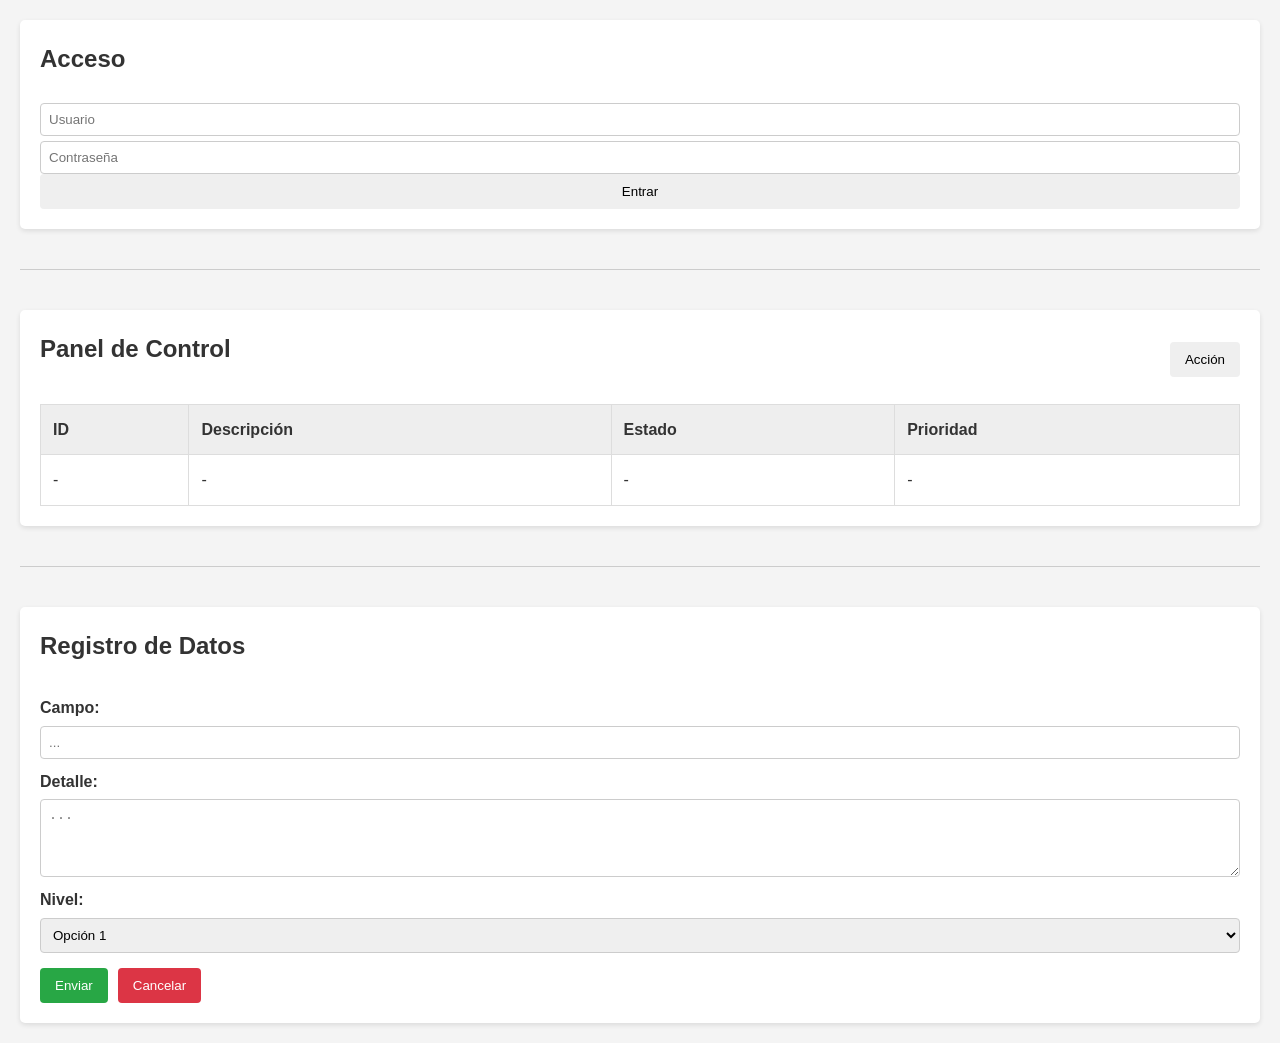
==== Frontend/index.html @ aadbfe4a "estructura de repo" ====
<!DOCTYPE html>
<html lang="es">

<head>
    <meta charset="UTF-8">
    <meta name="viewport" content="width=device-width, initial-scale=1.0">
    <link rel="stylesheet" type="text/css" href="css/estilos.css" />
    <title>Gestión de Incidencias</title>
</head>

<body>

    <section id="login-section">
        <div class="container">
            <h1>Acceso</h1>
            <form id="login-form">
                <input type="text" placeholder="Usuario" required>
                <input type="password" placeholder="Contraseña" required>
                <button type="submit">Entrar</button>
            </form>
        </div>
    </section>

    <hr>

    <section id="dashboard-section">
        <div class="container">
            <header>
                <h2>Panel de Control</h2>
                <button id="btn-nueva-incidencia">Acción</button>
            </header>

            <table border="1">
                <thead>
                    <tr>
                        <th>ID</th>
                        <th>Descripción</th>
                        <th>Estado</th>
                        <th>Prioridad</th>
                    </tr>
                </thead>
                <tbody id="tabla-incidencias">
                    <tr>
                        <td>-</td>
                        <td>-</td>
                        <td>-</td>
                        <td>-</td>
                    </tr>
                </tbody>
            </table>
        </div>
    </section>

    <hr>

    <section id="form-section">
        <div class="container">
            <h2>Registro de Datos</h2>
            <form id="incidencia-form">
                <label>Campo:</label>
                <input type="text" placeholder="..." required>

                <label>Detalle:</label>
                <textarea rows="4" placeholder="..."></textarea>

                <label>Nivel:</label>
                <select>
                    <option value="1">Opción 1</option>
                    <option value="2">Opción 2</option>
                    <option value="3">Opción 3</option>
                </select>

                <div class="botones">
                    <button type="submit" class="btn-guardar">Enviar</button>
                    <button type="button" class="btn-cancelar">Cancelar</button>
                </div>
            </form>
        </div>
    </section>

</body>

</html>
---- Frontend/css/estilos.css ----
body {
    font-family: Arial, sans-serif;
    line-height: 1.6;
    color: #333;
    margin: 20px;
    background-color: #f4f4f4;
}

.container {
    background: #fff;
    padding: 20px;
    margin-bottom: 20px;
    border-radius: 5px;
    box-shadow: 0 2px 5px rgba(0, 0, 0, 0.1);
}

h1,
h2 {
    margin-top: 0;
}

header {
    display: flex;
    justify-content: space-between;
    align-items: center;
    margin-bottom: 15px;
}

/* Tablas */
table {
    width: 100%;
    border-collapse: collapse;
}

table,
th,
td {
    border: 1px solid #ddd;
}

th,
td {
    padding: 12px;
    text-align: left;
}

th {
    background-color: #eee;
}

/* Formularios */
form {
    display: flex;
    flex-direction: column;
}

label {
    margin-top: 10px;
    font-weight: bold;
}

input,
textarea,
select {
    padding: 8px;
    margin-top: 5px;
    border: 1px solid #ccc;
    border-radius: 4px;
}

/* Botones */
.botones {
    margin-top: 15px;
    display: flex;
    gap: 10px;
}

button {
    padding: 10px 15px;
    cursor: pointer;
    border: none;
    border-radius: 4px;
}

.btn-guardar {
    background-color: #28a745;
    color: white;
}

.btn-cancelar {
    background-color: #dc3545;
    color: white;
}

hr {
    border: 0;
    height: 1px;
    background: #ccc;
    margin: 40px 0;
}
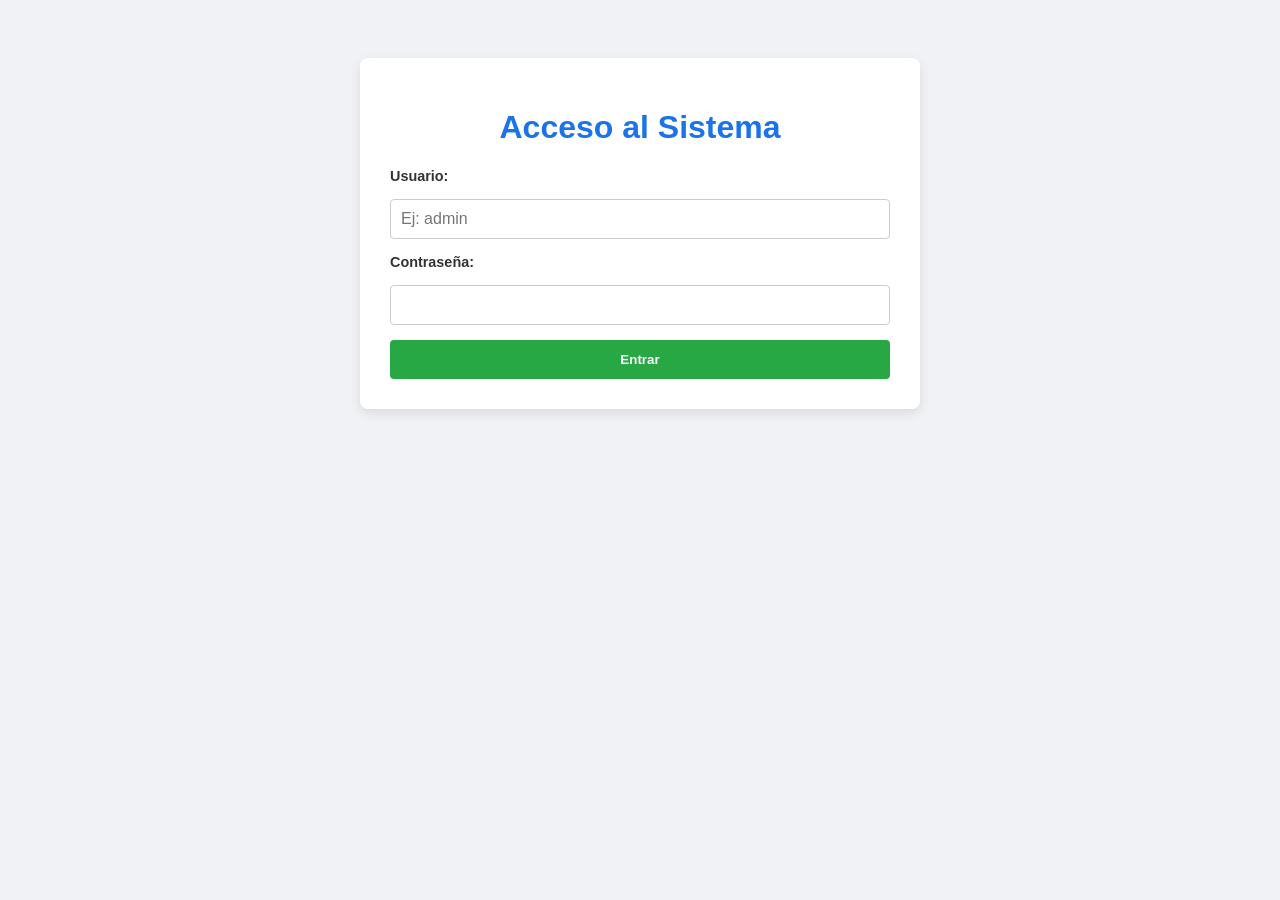
==== commit 306a1a87: "Limpieza de estructura: reset de index y estilos base" ====
--- a/Frontend/index.html
+++ b/Frontend/index.html
@@ -4,80 +4,23 @@
 <head>
     <meta charset="UTF-8">
     <meta name="viewport" content="width=device-width, initial-scale=1.0">
-    <link rel="stylesheet" type="text/css" href="css/estilos.css" />
-    <title>Gestión de Incidencias</title>
+    <title>Soporte Técnico - Login</title>
+    <link rel="stylesheet" href="css/estilos.css">
 </head>
 
 <body>
+    <div class="container">
+        <h1>Acceso al Sistema</h1>
+        <form id="login-form" action="dashboard.html">
+            <label for="usuario">Usuario:</label>
+            <input type="text" id="usuario" name="usuario" required placeholder="Ej: admin">
 
-    <section id="login-section">
-        <div class="container">
-            <h1>Acceso</h1>
-            <form id="login-form">
-                <input type="text" placeholder="Usuario" required>
-                <input type="password" placeholder="Contraseña" required>
-                <button type="submit">Entrar</button>
-            </form>
-        </div>
-    </section>
+            <label for="password">Contraseña:</label>
+            <input type="password" id="password" name="password" required>
 
-    <hr>
-
-    <section id="dashboard-section">
-        <div class="container">
-            <header>
-                <h2>Panel de Control</h2>
-                <button id="btn-nueva-incidencia">Acción</button>
-            </header>
-
-            <table border="1">
-                <thead>
-                    <tr>
-                        <th>ID</th>
-                        <th>Descripción</th>
-                        <th>Estado</th>
-                        <th>Prioridad</th>
-                    </tr>
-                </thead>
-                <tbody id="tabla-incidencias">
-                    <tr>
-                        <td>-</td>
-                        <td>-</td>
-                        <td>-</td>
-                        <td>-</td>
-                    </tr>
-                </tbody>
-            </table>
-        </div>
-    </section>
-
-    <hr>
-
-    <section id="form-section">
-        <div class="container">
-            <h2>Registro de Datos</h2>
-            <form id="incidencia-form">
-                <label>Campo:</label>
-                <input type="text" placeholder="..." required>
-
-                <label>Detalle:</label>
-                <textarea rows="4" placeholder="..."></textarea>
-
-                <label>Nivel:</label>
-                <select>
-                    <option value="1">Opción 1</option>
-                    <option value="2">Opción 2</option>
-                    <option value="3">Opción 3</option>
-                </select>
-
-                <div class="botones">
-                    <button type="submit" class="btn-guardar">Enviar</button>
-                    <button type="button" class="btn-cancelar">Cancelar</button>
-                </div>
-            </form>
-        </div>
-    </section>
-
+            <button type="submit" class="btn-guardar">Entrar</button>
+        </form>
+    </div>
 </body>
 
 </html>
--- a/Frontend/css/estilos.css
+++ b/Frontend/css/estilos.css
@@ -1,85 +1,54 @@
+/* Estilos Base */
 body {
-    font-family: Arial, sans-serif;
-    line-height: 1.6;
+    font-family: 'Segoe UI', Tahoma, Geneva, Verdana, sans-serif;
+    background-color: #f0f2f5;
     color: #333;
-    margin: 20px;
-    background-color: #f4f4f4;
+    display: flex;
+    justify-content: center;
+    padding-top: 50px;
 }
 
 .container {
-    background: #fff;
-    padding: 20px;
-    margin-bottom: 20px;
-    border-radius: 5px;
-    box-shadow: 0 2px 5px rgba(0, 0, 0, 0.1);
+    background-color: white;
+    padding: 30px;
+    border-radius: 8px;
+    box-shadow: 0 4px 12px rgba(0,0,0,0.1);
+    width: 100%;
+    max-width: 500px;
 }
 
-h1,
-h2 {
-    margin-top: 0;
-}
-
-header {
-    display: flex;
-    justify-content: space-between;
-    align-items: center;
-    margin-bottom: 15px;
-}
-
-/* Tablas */
-table {
-    width: 100%;
-    border-collapse: collapse;
-}
-
-table,
-th,
-td {
-    border: 1px solid #ddd;
-}
-
-th,
-td {
-    padding: 12px;
-    text-align: left;
-}
-
-th {
-    background-color: #eee;
+h1, h2 {
+    color: #1a73e8;
+    text-align: center;
 }
 
 /* Formularios */
 form {
     display: flex;
     flex-direction: column;
+    gap: 15px;
 }
 
 label {
-    margin-top: 10px;
     font-weight: bold;
+    font-size: 0.9em;
 }
 
-input,
-textarea,
-select {
-    padding: 8px;
-    margin-top: 5px;
+input, select, textarea {
+    padding: 10px;
     border: 1px solid #ccc;
     border-radius: 4px;
+    font-size: 1em;
 }
 
 /* Botones */
-.botones {
-    margin-top: 15px;
-    display: flex;
-    gap: 10px;
-}
-
 button {
-    padding: 10px 15px;
-    cursor: pointer;
+    padding: 12px;
     border: none;
     border-radius: 4px;
+    cursor: pointer;
+    font-weight: bold;
+    transition: background 0.3s;
 }
 
 .btn-guardar {
@@ -87,14 +56,28 @@
     color: white;
 }
 
+.btn-guardar:hover {
+    background-color: #218838;
+}
+
 .btn-cancelar {
     background-color: #dc3545;
     color: white;
 }
 
-hr {
-    border: 0;
-    height: 1px;
-    background: #ccc;
-    margin: 40px 0;
+/* Tablas (para el Dashboard) */
+table {
+    width: 100%;
+    border-collapse: collapse;
+    margin-top: 20px;
+}
+
+th, td {
+    padding: 12px;
+    border-bottom: 1px solid #ddd;
+    text-align: left;
+}
+
+th {
+    background-color: #f8f9fa;
 }
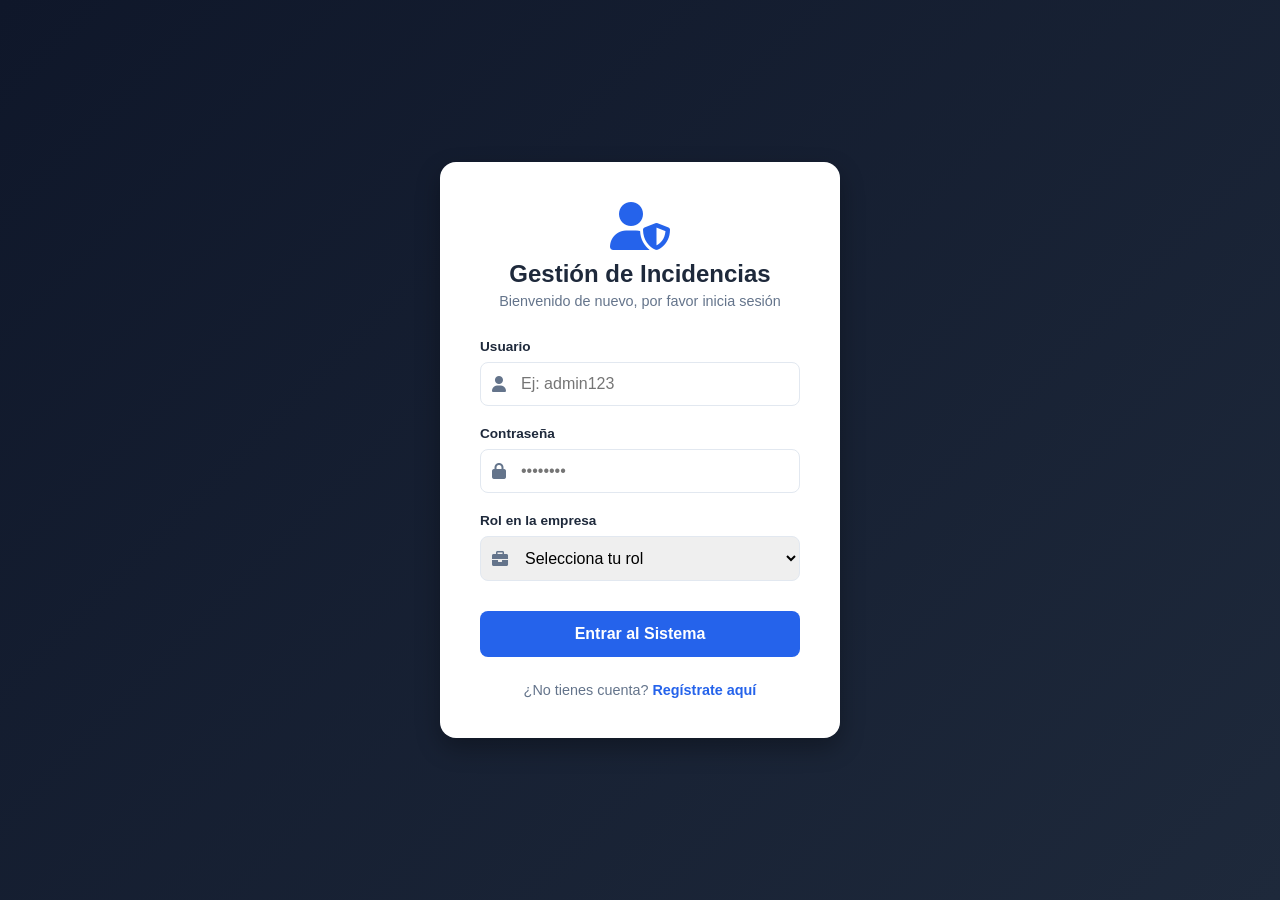
==== commit 1b3b5dd7: "Login y registro casi terminado" ====
--- a/Frontend/index.html
+++ b/Frontend/index.html
@@ -1,26 +1,58 @@
 <!DOCTYPE html>
 <html lang="es">
-
 <head>
     <meta charset="UTF-8">
     <meta name="viewport" content="width=device-width, initial-scale=1.0">
-    <title>Soporte Técnico - Login</title>
-    <link rel="stylesheet" href="css/estilos.css">
+    <title>Soporte Técnico - Acceso</title>
+    <link rel="stylesheet" href="css/estilosLogin.css">
+    <link rel="stylesheet" href="https://cdnjs.cloudflare.com/ajax/libs/font-awesome/6.0.0/css/all.min.css">
 </head>
+<body>
+    <main class="login-container">
+        <section class="login-card">
+            <div class="login-header">
+                <i class="fas fa-user-shield logo-icon"></i>
+                <h1>Gestión de Incidencias</h1>
+                <p>Bienvenido de nuevo, por favor inicia sesión</p>
+            </div>
 
-<body>
-    <div class="container">
-        <h1>Acceso al Sistema</h1>
-        <form id="login-form" action="dashboard.html">
-            <label for="usuario">Usuario:</label>
-            <input type="text" id="usuario" name="usuario" required placeholder="Ej: admin">
+            <form id="login-form" action="#" method="POST">
+                <div class="input-group">
+                    <label for="usuario">Usuario</label>
+                    <div class="input-wrapper">
+                        <i class="fas fa-user"></i>
+                        <input type="text" id="usuario" name="usuario" placeholder="Ej: admin123" required>
+                    </div>
+                </div>
 
-            <label for="password">Contraseña:</label>
-            <input type="password" id="password" name="password" required>
+                <div class="input-group">
+                    <label for="password">Contraseña</label>
+                    <div class="input-wrapper">
+                        <i class="fas fa-lock"></i>
+                        <input type="password" id="password" name="password" placeholder="••••••••" required>
+                    </div>
+                </div>
 
-            <button type="submit" class="btn-guardar">Entrar</button>
-        </form>
-    </div>
+                <div class="input-group">
+                    <label for="rol">Rol en la empresa</label>
+                    <div class="input-wrapper">
+                        <i class="fas fa-briefcase"></i>
+                        <select id="rol" name="rol" required>
+                            <option value="" disabled selected>Selecciona tu rol</option>
+                            <option value="empleado">Empleado</option>
+                            <option value="tecnico">Técnico</option>
+                            <option value="administrador">Administrador</option>
+                        </select>
+                    </div>
+                </div>
+
+                <button type="submit" class="btn-login">Entrar al Sistema</button>
+            </form>
+
+            <div class="login-footer">
+                <p>¿No tienes cuenta? <a href="pages/registro.html" class="link-register">Regístrate aquí</a></p>
+            </div>
+        </section>
+    </main>
 </body>
-
 </html>
--- a/Frontend/css/estilosLogin.css
+++ b/Frontend/css/estilosLogin.css
@@ -0,0 +1,143 @@
+/* Variables de color para fácil mantenimiento */
+:root {
+    --primary-color: #2563eb;
+    --primary-hover: #1d4ed8;
+    --bg-gradient: linear-gradient(135deg, #0f172a 0%, #1e293b 100%);
+    --card-bg: #ffffff;
+    --text-main: #1e293b;
+    --text-muted: #64748b;
+    --border-color: #e2e8f0;
+}
+
+* {
+    box-sizing: border-box;
+    margin: 0;
+    padding: 0;
+    font-family: 'Segoe UI', Roboto, Helvetica, Arial, sans-serif;
+}
+
+body {
+    background: var(--bg-gradient);
+    height: 100vh;
+    display: flex;
+    align-items: center;
+    justify-content: center;
+    padding: 20px;
+}
+
+.login-container {
+    width: 100%;
+    max-width: 400px;
+}
+
+.login-card {
+    background: var(--card-bg);
+    padding: 40px;
+    border-radius: 16px;
+    box-shadow: 0 10px 25px rgba(0, 0, 0, 0.3);
+}
+
+.login-header {
+    text-align: center;
+    margin-bottom: 30px;
+}
+
+.logo-icon {
+    font-size: 3rem;
+    color: var(--primary-color);
+    margin-bottom: 10px;
+}
+
+.login-header h1 {
+    font-size: 1.5rem;
+    color: var(--text-main);
+}
+
+.login-header p {
+    color: var(--text-muted);
+    font-size: 0.9rem;
+    margin-top: 5px;
+}
+
+.input-group {
+    margin-bottom: 20px;
+}
+
+.input-group label {
+    display: block;
+    font-size: 0.85rem;
+    font-weight: 600;
+    color: var(--text-main);
+    margin-bottom: 8px;
+}
+
+.input-wrapper {
+    position: relative;
+    display: flex;
+    align-items: center;
+}
+
+.input-wrapper i {
+    position: absolute;
+    left: 12px;
+    color: var(--text-muted);
+}
+
+.input-wrapper input, 
+.input-wrapper select {
+    width: 100%;
+    padding: 12px 12px 12px 40px;
+    border: 1px solid var(--border-color);
+    border-radius: 8px;
+    font-size: 1rem;
+    transition: border-color 0.3s;
+    outline: none;
+}
+
+.input-wrapper input:focus, 
+.input-wrapper select:focus {
+    border-color: var(--primary-color);
+    box-shadow: 0 0 0 3px rgba(37, 99, 235, 0.1);
+}
+
+.btn-login {
+    width: 100%;
+    padding: 14px;
+    background-color: var(--primary-color);
+    color: white;
+    border: none;
+    border-radius: 8px;
+    font-size: 1rem;
+    font-weight: 600;
+    cursor: pointer;
+    transition: background 0.3s;
+    margin-top: 10px;
+}
+
+.btn-login:hover {
+    background-color: var(--primary-hover);
+}
+
+.login-footer {
+    text-align: center;
+    margin-top: 25px;
+    font-size: 0.9rem;
+    color: var(--text-muted);
+}
+
+.link-register {
+    color: var(--primary-color);
+    text-decoration: none;
+    font-weight: 600;
+}
+
+.link-register:hover {
+    text-decoration: underline;
+}
+
+/* Responsividad para móviles pequeños */
+@media (max-width: 480px) {
+    .login-card {
+        padding: 25px;
+    }
+}
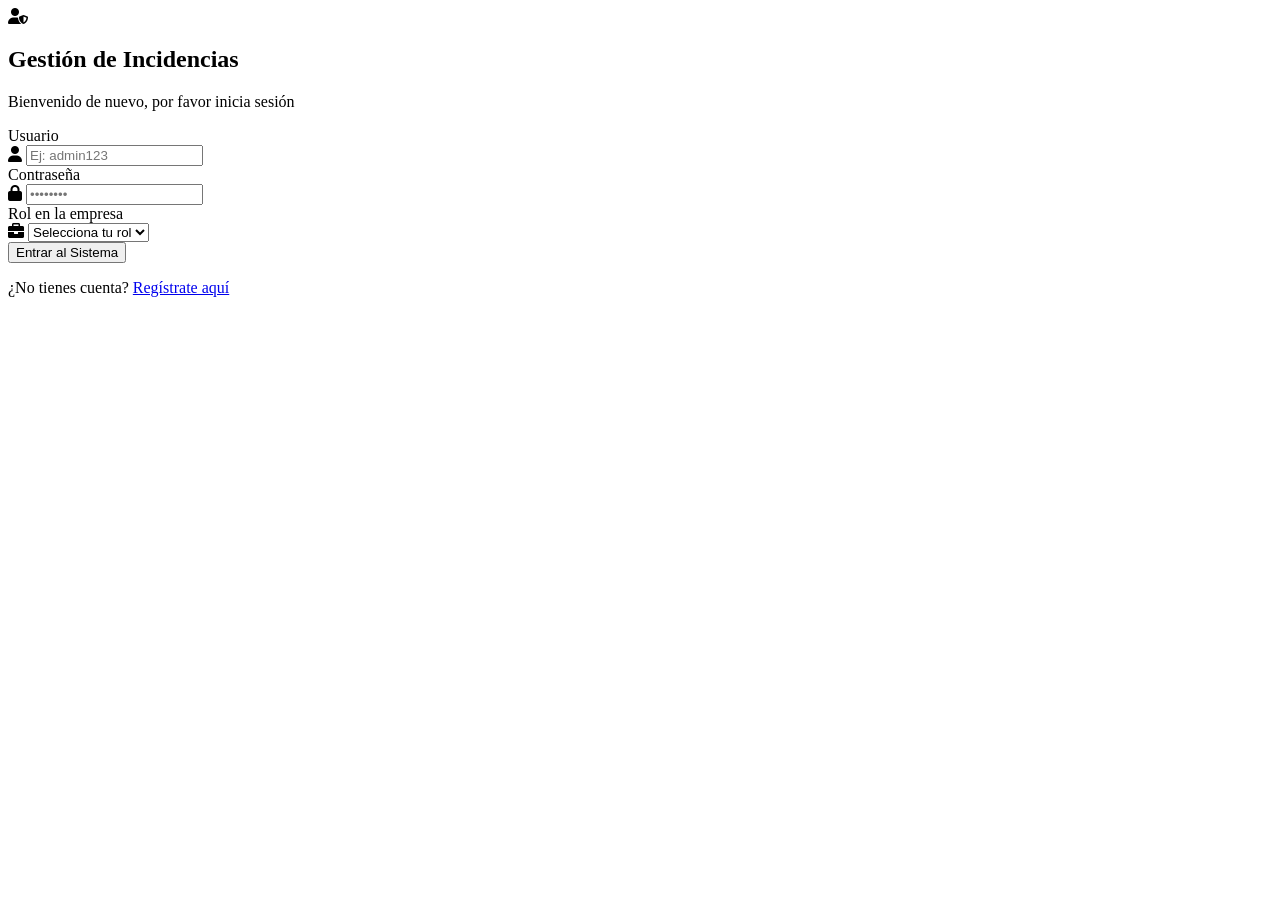
==== commit bd3fc6a8: "Crear main.js con lógica de login, filtros y navegación" ====
--- a/Frontend/index.html
+++ b/Frontend/index.html
@@ -16,7 +16,7 @@
                 <p>Bienvenido de nuevo, por favor inicia sesión</p>
             </div>
 
-            <form id="login-form" action="#" method="POST">
+            <form id="login-form" action="pages/dashboard.html" method="GET">
                 <div class="input-group">
                     <label for="usuario">Usuario</label>
                     <div class="input-wrapper">
@@ -54,5 +54,6 @@
             </div>
         </section>
     </main>
+    <script src="js/main.js"></script>
 </body>
 </html>
